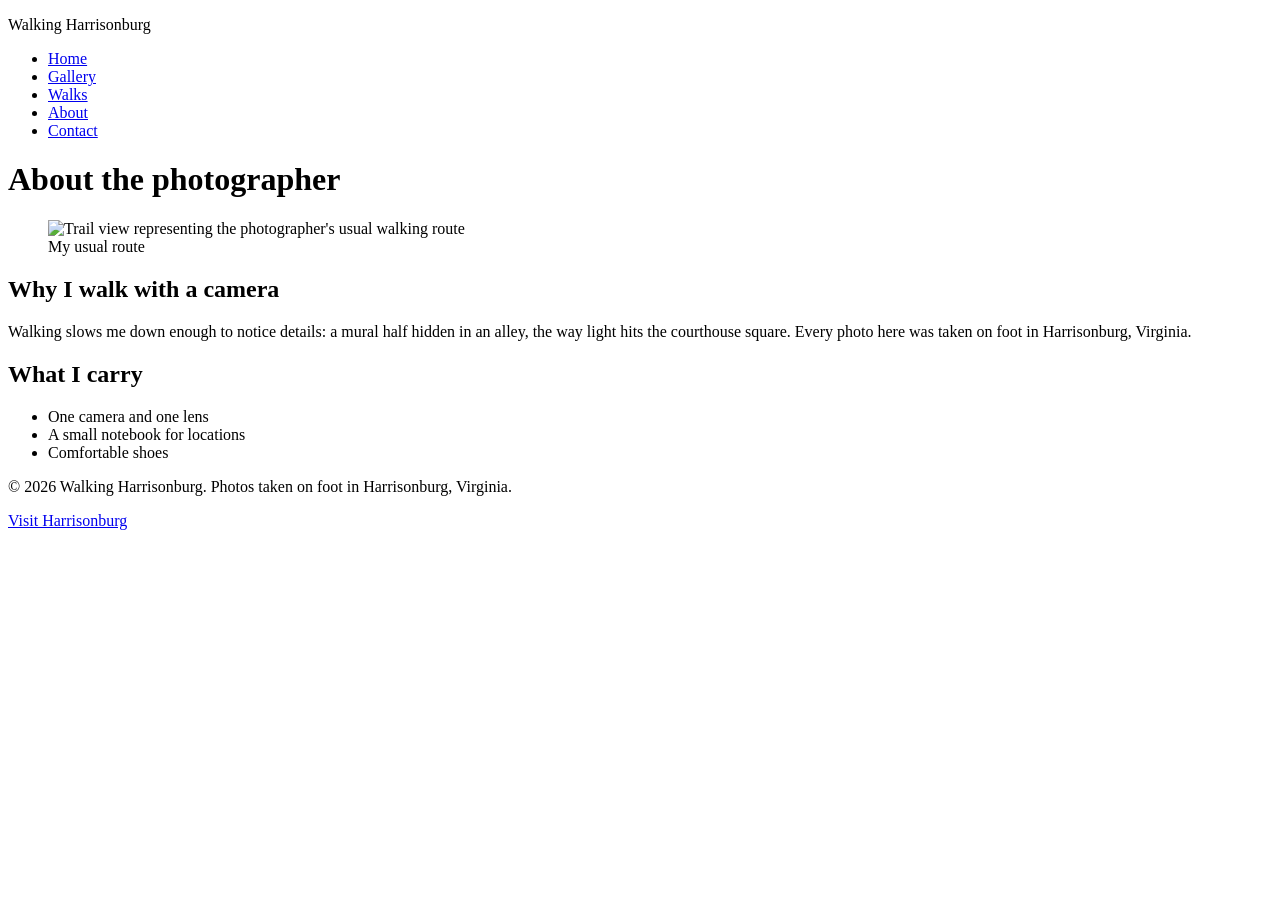
==== about.html @ eea842ef "Added project files" ====
<!DOCTYPE html>
<html lang="en">
<head>
  <meta charset="utf-8">
  <meta name="viewport" content="width=device-width, initial-scale=1">
  <title>About | Walking Harrisonburg</title>
  <!-- Google Fonts: Young Serif (headings) and Libre Franklin (body) -->
  <link rel="preconnect" href="https://fonts.googleapis.com">
  <link rel="preconnect" href="https://fonts.gstatic.com" crossorigin>
  <link rel="stylesheet" href="https://fonts.googleapis.com/css2?family=Libre+Franklin:wght@400;700&amp;family=Young+Serif&amp;display=swap">
  <!-- Shared styles, then this page's own stylesheet -->
  <link rel="stylesheet" href="css/base.css">
  <link rel="stylesheet" href="css/layout.css">
  <link rel="stylesheet" href="css/about.css">
</head>
<body>
  <!-- Site header and navigation (same on every page) -->
  <header class="site-header">
    <p class="logo">Walking Harrisonburg</p>
    <nav class="site-nav" aria-label="Main">
      <ul>
        <li><a href="index.html">Home</a></li>
        <li><a href="gallery.html">Gallery</a></li>
        <li><a href="walks.html">Walks</a></li>
        <li><a href="about.html" aria-current="page">About</a></li>
        <li><a href="contact.html">Contact</a></li>
      </ul>
    </nav>
  </header>
  <main>
    <h1>About the photographer</h1>
    <div class="about-layout">
      <figure class="about-photo">
        <img src="images/rail-trail.svg" width="800" height="600" alt="Trail view representing the photographer's usual walking route">
        <figcaption>My usual route</figcaption>
      </figure>
      <div>
        <h2>Why I walk with a camera</h2>
        <p>Walking slows me down enough to notice details: a mural half hidden in an alley, the way light hits the courthouse square. Every photo here was taken on foot in Harrisonburg, Virginia.</p>
        <h2>What I carry</h2>
        <ul class="gear">
          <li>One camera and one lens</li>
          <li>A small notebook for locations</li>
          <li>Comfortable shoes</li>
        </ul>
      </div>
    </div>
  </main>
  <!-- Footer (same on every page) -->
  <footer class="site-footer">
    <p>&copy; 2026 Walking Harrisonburg. Photos taken on foot in Harrisonburg, Virginia.</p>
    <p><a href="https://www.visitharrisonburgva.com/">Visit Harrisonburg</a></p>
  </footer>
</body>
</html>
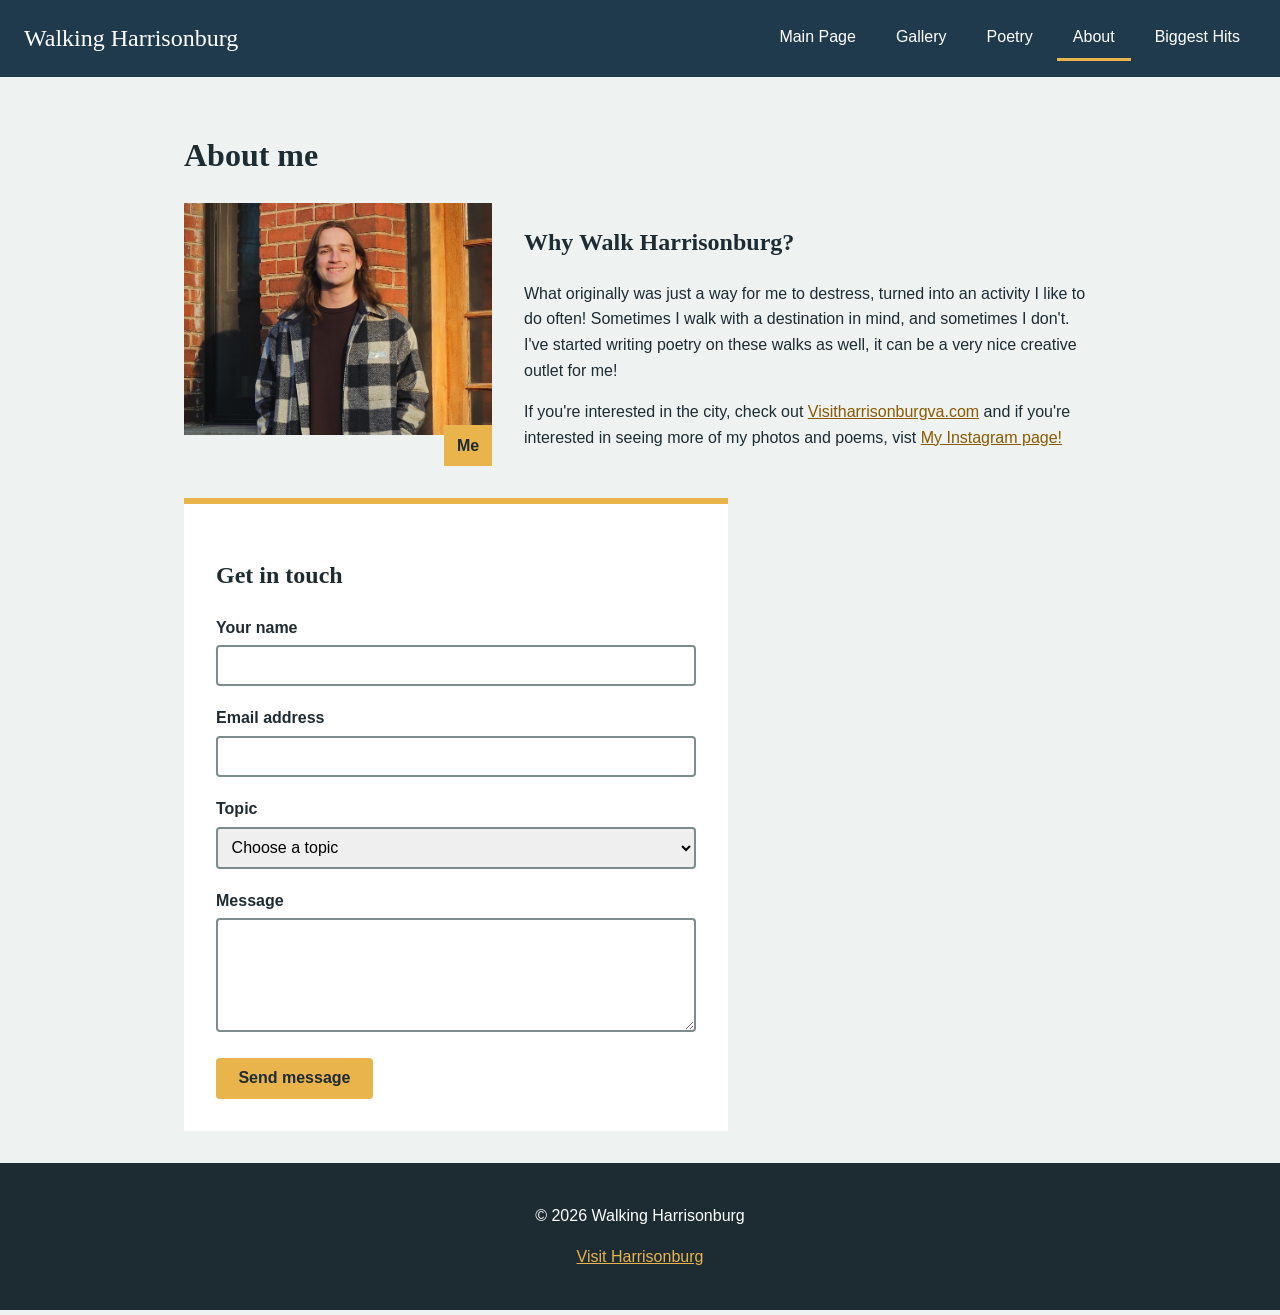
==== commit bfc255d6: "Add files via upload" ====
--- a/about.html
+++ b/about.html
@@ -4,51 +4,65 @@
   <meta charset="utf-8">
   <meta name="viewport" content="width=device-width, initial-scale=1">
   <title>About | Walking Harrisonburg</title>
-  <!-- Google Fonts: Young Serif (headings) and Libre Franklin (body) -->
-  <link rel="preconnect" href="https://fonts.googleapis.com">
-  <link rel="preconnect" href="https://fonts.gstatic.com" crossorigin>
-  <link rel="stylesheet" href="https://fonts.googleapis.com/css2?family=Libre+Franklin:wght@400;700&amp;family=Young+Serif&amp;display=swap">
-  <!-- Shared styles, then this page's own stylesheet -->
   <link rel="stylesheet" href="css/base.css">
   <link rel="stylesheet" href="css/layout.css">
   <link rel="stylesheet" href="css/about.css">
 </head>
-<body>
-  <!-- Site header and navigation (same on every page) -->
+<body class="about">
+  <!-- header + nav (same on every page) -->
   <header class="site-header">
     <p class="logo">Walking Harrisonburg</p>
-    <nav class="site-nav" aria-label="Main">
+    <nav class="site-nav">
       <ul>
-        <li><a href="index.html">Home</a></li>
+        <li><a href="index.html">Main Page</a></li>
         <li><a href="gallery.html">Gallery</a></li>
-        <li><a href="walks.html">Walks</a></li>
-        <li><a href="about.html" aria-current="page">About</a></li>
-        <li><a href="contact.html">Contact</a></li>
+        <li><a href="poetry.html">Poetry</a></li>
+        <li><a href="about.html" class="current">About</a></li>
+        <li><a href="hits.html">Biggest Hits</a></li>
       </ul>
     </nav>
   </header>
   <main>
-    <h1>About the photographer</h1>
+    <h1>About me</h1>
+    <!--  photo on left, text on right -->
     <div class="about-layout">
       <figure class="about-photo">
-        <img src="images/rail-trail.svg" width="800" height="600" alt="Trail view representing the photographer's usual walking route">
-        <figcaption>My usual route</figcaption>
+        <img src="images/aboutmephoto.jpg" width="800" height="600" alt="Author standing in the sun">
+        <figcaption>Me</figcaption>
       </figure>
-      <div>
-        <h2>Why I walk with a camera</h2>
-        <p>Walking slows me down enough to notice details: a mural half hidden in an alley, the way light hits the courthouse square. Every photo here was taken on foot in Harrisonburg, Virginia.</p>
-        <h2>What I carry</h2>
-        <ul class="gear">
-          <li>One camera and one lens</li>
-          <li>A small notebook for locations</li>
-          <li>Comfortable shoes</li>
-        </ul>
+      <div class="about-text">
+        <h2>Why Walk Harrisonburg?</h2>
+        <p>What originally was just a way for me to destress, turned into an activity I like to do often! Sometimes I walk with a destination in mind, and sometimes I don't. I've started writing poetry on these walks as well, it can be a very nice creative outlet for me!</p>
+        <p>If you're interested in the city, check out <a href="https://www.visitharrisonburgva.com/">Visitharrisonburgva.com</a> and if you're interested in seeing more of my photos and poems, vist <a href="https://www.instagram.com/kamal_walks_harrisonburg/">My Instagram page!</a></p>
       </div>
     </div>
+
+    <!-- form w/ html validation (required, type=email, minlength) -->
+    <form method="post">
+      <h2>Get in touch</h2>
+      <label for="name">Your name</label>
+      <input type="text" id="name" name="name" required minlength="2">
+
+      <label for="email">Email address</label>
+      <input type="email" id="email" name="email" required>
+
+      <label for="topic">Topic</label>
+      <select id="topic" name="topic" required>
+        <option value="">Choose a topic</option>
+        <option value="place">Suggest a place</option>
+        <option value="photo">Question about a photo</option>
+        <option value="other">Something else</option>
+      </select>
+
+      <label for="message">Message</label>
+      <textarea id="message" name="message" rows="5" required minlength="10"></textarea>
+
+      <button class="btn" type="submit">Send message</button>
+    </form>
   </main>
-  <!-- Footer (same on every page) -->
+  <!-- footer -->
   <footer class="site-footer">
-    <p>&copy; 2026 Walking Harrisonburg. Photos taken on foot in Harrisonburg, Virginia.</p>
+    <p>&copy; 2026 Walking Harrisonburg</p>
     <p><a href="https://www.visitharrisonburgva.com/">Visit Harrisonburg</a></p>
   </footer>
 </body>
--- a/css/base.css
+++ b/css/base.css
@@ -0,0 +1,31 @@
+/* base.css - stuff every page uses (colors, fonts, basic reset) */
+:root {
+  --dark: #1f3a4d;   /* navy for header */
+  --text: #1d2b33;   /* main text color */
+  --bg: #eef2f1;     /* page background */
+  --gold: #e9b44c;   /* accent color */
+  --link: #8a5a00;   /* darker gold so links are readable */
+}
+
+/* box-sizing so padding doesnt make stuff wider */
+* { box-sizing: border-box; }
+
+body {
+  margin: 0;
+  font-family: Arial, sans-serif; /* body font */
+  line-height: 1.6;
+  color: var(--text);
+  background: var(--bg);
+}
+
+/* headings get the 2nd font */
+h1, h2 { font-family: Georgia, serif; }
+
+img { max-width: 100%; height: auto; }
+a { color: var(--link); }
+
+/* main = padding so text doesnt touch the edge */
+main { max-width: 60rem; margin: 0 auto; padding: 2rem 1.5rem; }
+
+/* button style used on a few pages */
+.btn { display: inline-block; padding: 0.7rem 1.4rem; background: var(--gold); color: var(--text); font-weight: bold; text-decoration: none; border: none; border-radius: 4px; font-size: 1rem; cursor: pointer; }
--- a/css/layout.css
+++ b/css/layout.css
@@ -0,0 +1,17 @@
+/* layout.css - header, nav, footer (same on every page) */
+.site-header { background: var(--dark); color: white; padding: 1rem 1.5rem; display: flex; justify-content: space-between; align-items: center; }
+.logo { font-family: Georgia, serif; font-size: 1.5rem; margin: 0; }
+
+/* nav links in a row */
+.site-nav ul { list-style: none; margin: 0; padding: 0; display: flex; gap: 0.5rem; }
+.site-nav a { color: white; text-decoration: none; padding: 0.5rem 1rem; display: block; }
+.site-nav a:hover, .site-nav a.current { border-bottom: 3px solid var(--gold); }
+
+.site-footer { background: var(--text); color: white; padding: 1.5rem; text-align: center; }
+.site-footer a { color: var(--gold); }
+
+/* MEDIA QUERY - small screens: header + nav stack up */
+@media (max-width: 40rem) {
+  .site-header { flex-direction: column; align-items: flex-start; }
+  .site-nav ul { flex-direction: column; }
+}
--- a/css/about.css
+++ b/css/about.css
@@ -0,0 +1,17 @@
+
+.about .about-layout { display: flex; gap: 2rem; }
+.about .about-photo { position: relative; margin: 0; width: 35%; } /* relative for caption */
+.about .about-photo figcaption { position: absolute; bottom: 0; right: 0; background: var(--gold); padding: 0.5rem 0.8rem; font-weight: bold; } /* absolute caption */
+.about .about-text { width: 65%; }
+
+
+@media (max-width: 48rem) {
+  .about .about-layout { flex-direction: column; }
+  .about .about-photo, .about .about-text { width: 100%; }
+}
+
+.about form { background: white; padding: 2rem; max-width: 34rem; margin-top: 2rem; border-top: 6px solid var(--gold); }
+.about label { display: block; font-weight: bold; margin-bottom: 0.3rem; }
+.about input, .about select, .about textarea { width: 100%; padding: 0.6rem; margin-bottom: 1.2rem; border: 2px solid #7d8c8c; border-radius: 4px; font-size: 1rem; }
+
+@media (max-width: 40rem) { .about form { padding: 1.2rem; } }
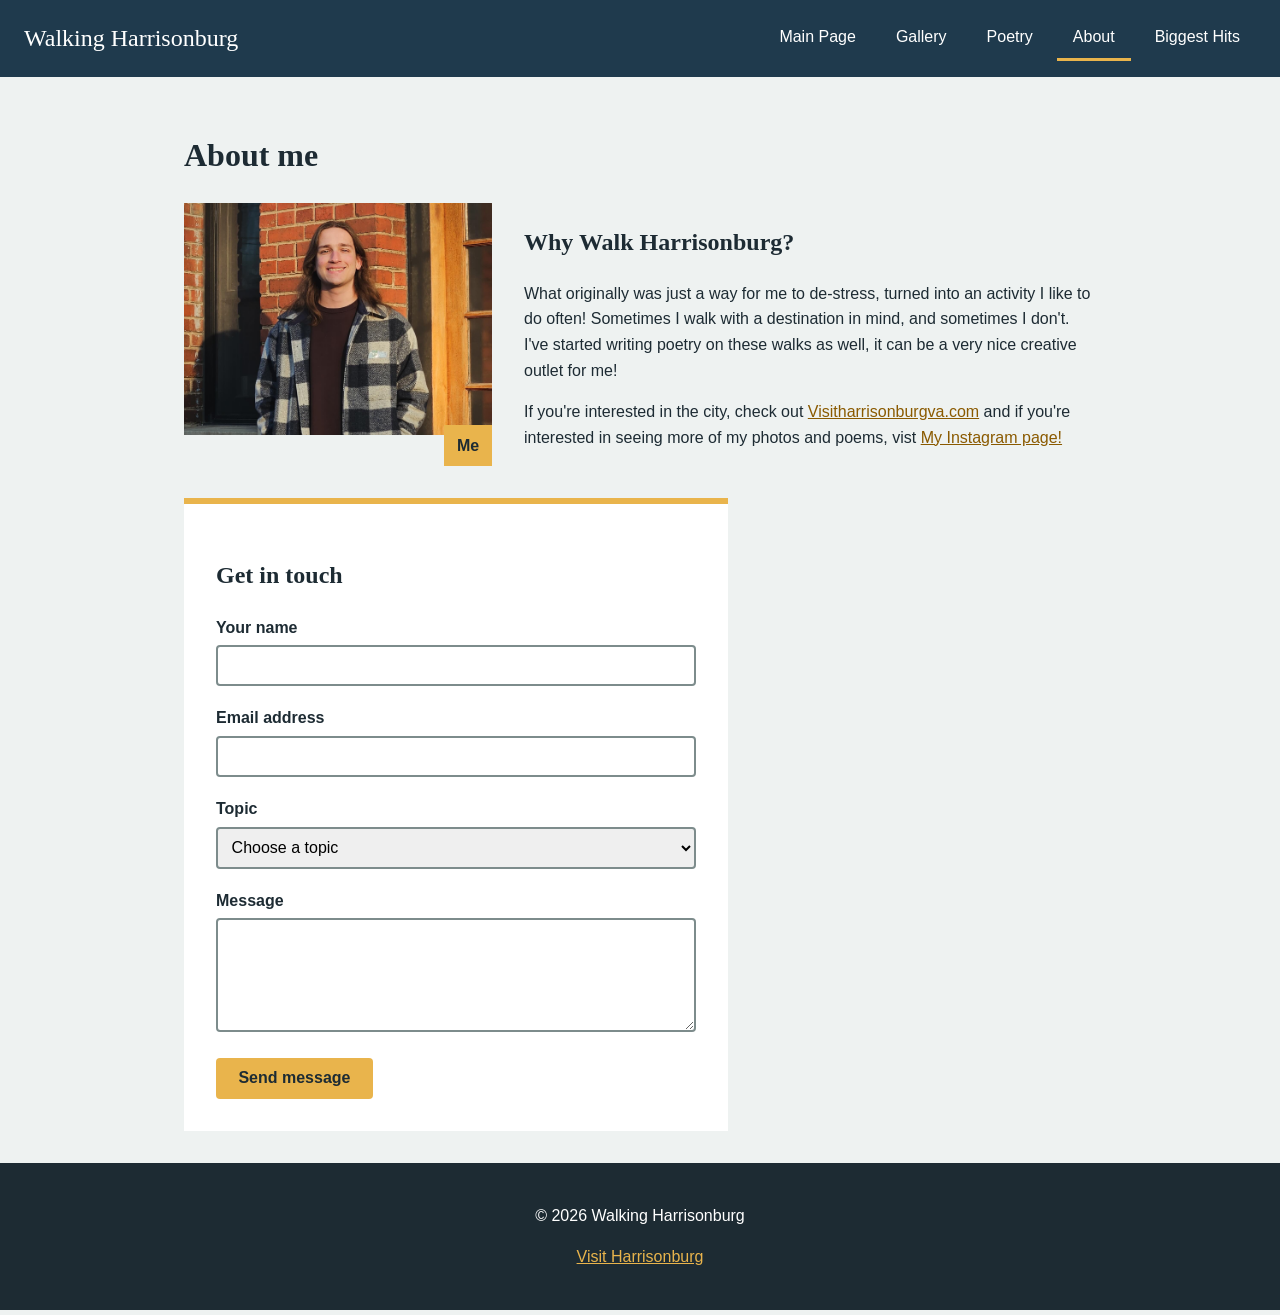
==== commit 42772a3e: "Fix typo in de-stress paragraph" ====
--- a/about.html
+++ b/about.html
@@ -32,7 +32,7 @@
       </figure>
       <div class="about-text">
         <h2>Why Walk Harrisonburg?</h2>
-        <p>What originally was just a way for me to destress, turned into an activity I like to do often! Sometimes I walk with a destination in mind, and sometimes I don't. I've started writing poetry on these walks as well, it can be a very nice creative outlet for me!</p>
+        <p>What originally was just a way for me to de-stress, turned into an activity I like to do often! Sometimes I walk with a destination in mind, and sometimes I don't. I've started writing poetry on these walks as well, it can be a very nice creative outlet for me!</p>
         <p>If you're interested in the city, check out <a href="https://www.visitharrisonburgva.com/">Visitharrisonburgva.com</a> and if you're interested in seeing more of my photos and poems, vist <a href="https://www.instagram.com/kamal_walks_harrisonburg/">My Instagram page!</a></p>
       </div>
     </div>
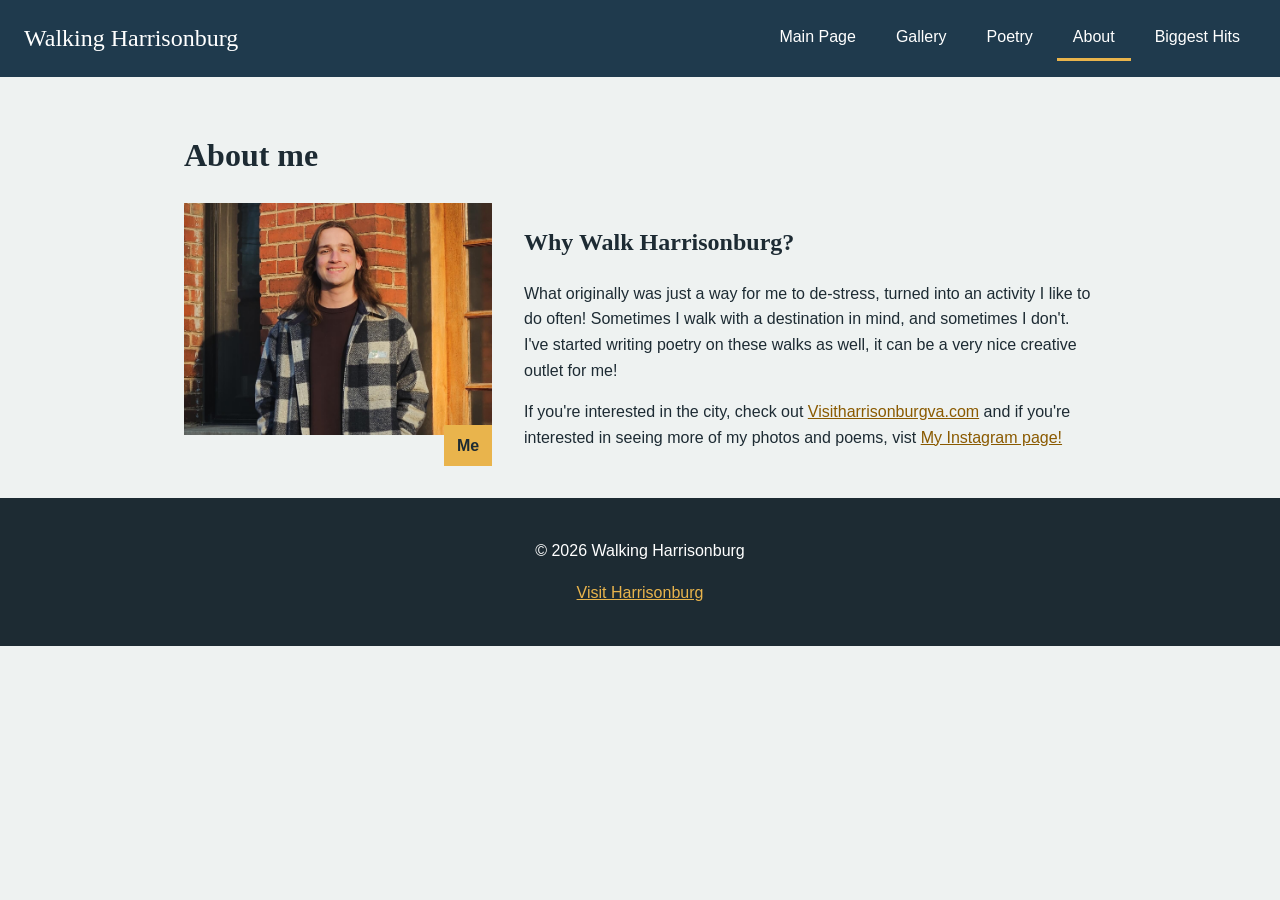
==== commit b123abf0: "Remove contact form from about.html Removed contact form section from about.html." ====
--- a/about.html
+++ b/about.html
@@ -36,29 +36,7 @@
         <p>If you're interested in the city, check out <a href="https://www.visitharrisonburgva.com/">Visitharrisonburgva.com</a> and if you're interested in seeing more of my photos and poems, vist <a href="https://www.instagram.com/kamal_walks_harrisonburg/">My Instagram page!</a></p>
       </div>
     </div>
-
-    <!-- form w/ html validation (required, type=email, minlength) -->
-    <form method="post">
-      <h2>Get in touch</h2>
-      <label for="name">Your name</label>
-      <input type="text" id="name" name="name" required minlength="2">
-
-      <label for="email">Email address</label>
-      <input type="email" id="email" name="email" required>
-
-      <label for="topic">Topic</label>
-      <select id="topic" name="topic" required>
-        <option value="">Choose a topic</option>
-        <option value="place">Suggest a place</option>
-        <option value="photo">Question about a photo</option>
-        <option value="other">Something else</option>
-      </select>
-
-      <label for="message">Message</label>
-      <textarea id="message" name="message" rows="5" required minlength="10"></textarea>
-
-      <button class="btn" type="submit">Send message</button>
-    </form>
+   
   </main>
   <!-- footer -->
   <footer class="site-footer">
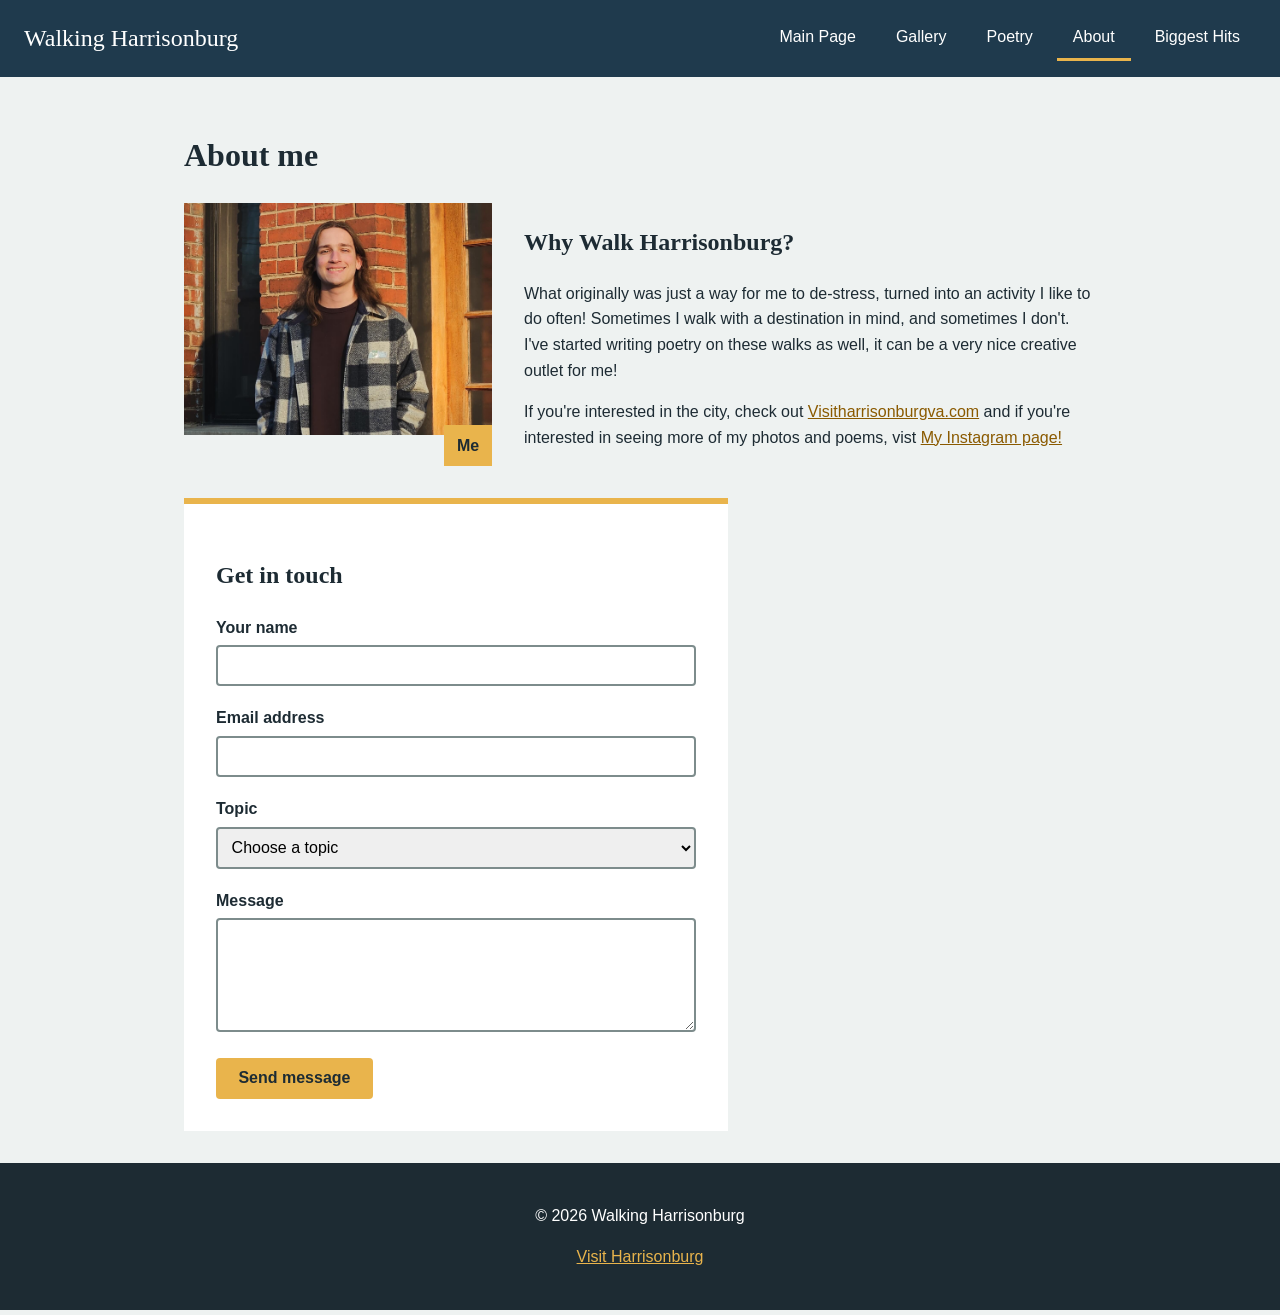
==== commit 65f7929a: "Add contact form to about.html" ====
--- a/about.html
+++ b/about.html
@@ -36,6 +36,27 @@
         <p>If you're interested in the city, check out <a href="https://www.visitharrisonburgva.com/">Visitharrisonburgva.com</a> and if you're interested in seeing more of my photos and poems, vist <a href="https://www.instagram.com/kamal_walks_harrisonburg/">My Instagram page!</a></p>
       </div>
     </div>
+    <form method="post">
+      <h2>Get in touch</h2>
+      <label for="name">Your name</label>
+      <input type="text" id="name" name="name" required minlength="2">
+
+      <label for="email">Email address</label>
+      <input type="email" id="email" name="email" required>
+
+      <label for="topic">Topic</label>
+      <select id="topic" name="topic" required>
+        <option value="">Choose a topic</option>
+        <option value="place">Suggest a place</option>
+        <option value="photo">Question about a photo</option>
+        <option value="other">Something else</option>
+      </select>
+
+      <label for="message">Message</label>
+      <textarea id="message" name="message" rows="5" required minlength="10"></textarea>
+
+      <button class="btn" type="submit">Send message</button>
+    </form>
    
   </main>
   <!-- footer -->
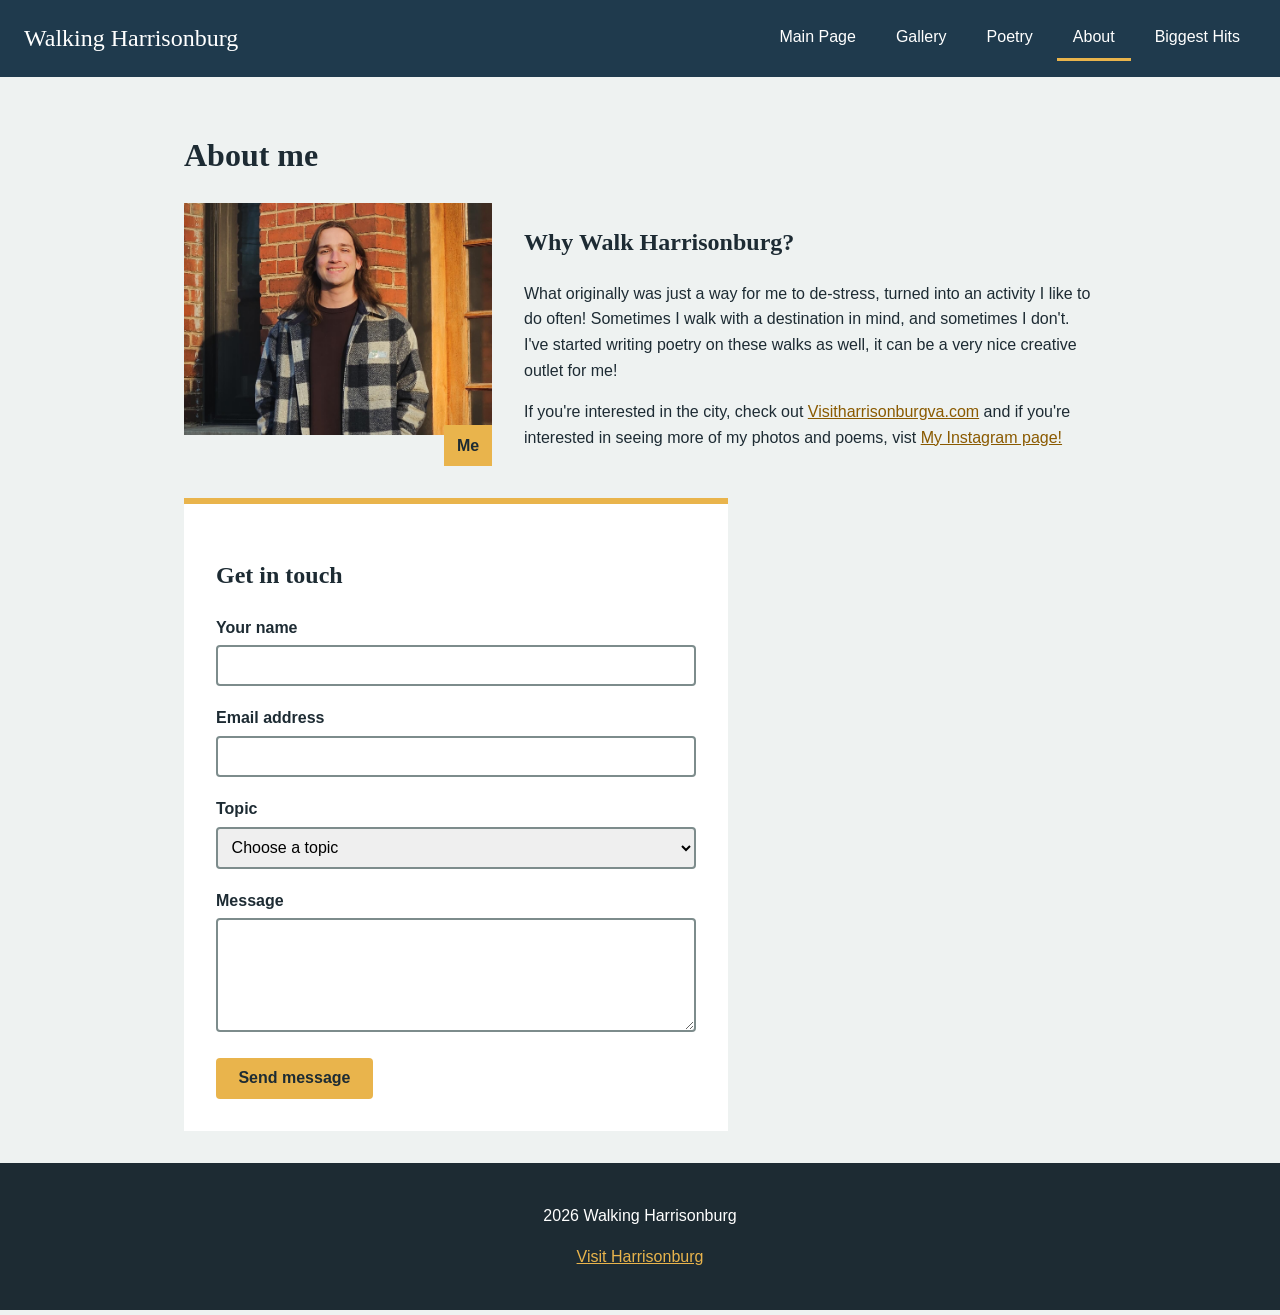
==== commit dc5d3fc7: "Remove copyright symbol from footer" ====
--- a/about.html
+++ b/about.html
@@ -61,7 +61,7 @@
   </main>
   <!-- footer -->
   <footer class="site-footer">
-    <p>&copy; 2026 Walking Harrisonburg</p>
+    <p> 2026 Walking Harrisonburg</p>
     <p><a href="https://www.visitharrisonburgva.com/">Visit Harrisonburg</a></p>
   </footer>
 </body>
